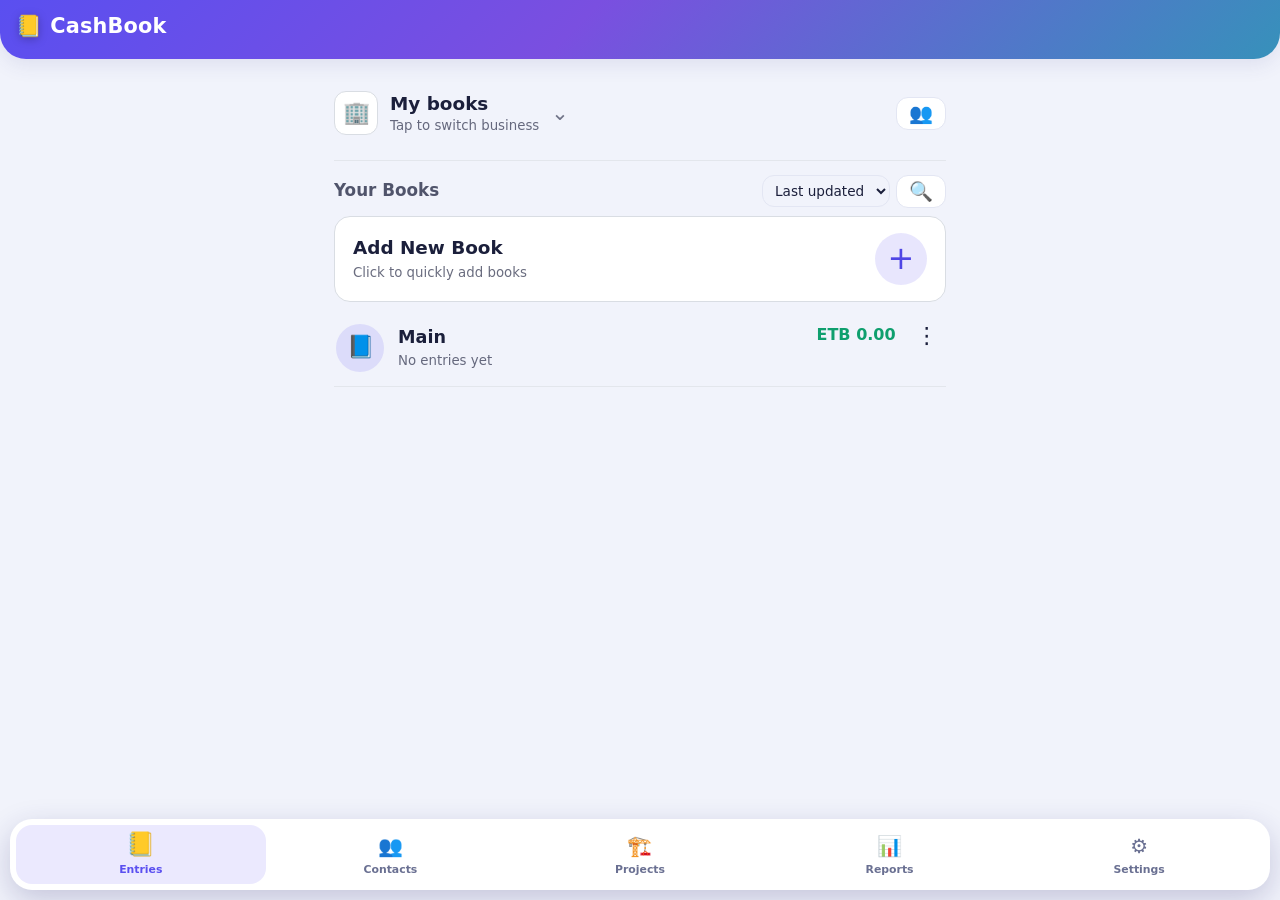
==== web/index.html @ 87cbc81b "v2.11.0: share a project online (view only or can edit) with per-record merging Co-Authored-By: Clau" ====
<!doctype html>
<html lang="en">
<head>
  <meta charset="utf-8">
  <meta name="viewport" content="width=device-width, initial-scale=1">
  <meta name="color-scheme" content="light dark">
  <title>CashBook – Balance &amp; Expense</title>
  <link rel="stylesheet" href="style.css">
</head>
<body>

  <!-- PIN lock -->
  <div id="lock" class="overlay lock">
    <form id="lockForm" class="modal" autocomplete="off">
      <h2 id="lockTitle" data-i18n="enter_pin">Enter PIN</h2>
      <input type="password" id="pinInput" inputmode="numeric" pattern="[0-9]*" maxlength="8" autocomplete="off" aria-label="PIN">
      <p id="lockMsg" class="err" role="alert"></p>
      <button type="submit" class="primary" data-i18n="unlock">Unlock</button>
    </form>
  </div>

  <header class="top">
    <h1>CashBook</h1>
    <div class="bookbar">
      <button type="button" id="syncDot" class="sync" aria-label="Sync" hidden></button>
      <select id="bizSelect" aria-label="Business" hidden></select>
      <select id="bookSelect" aria-label="Book"></select>
      <button type="button" id="bookBtn" class="icon" data-i18n-aria="books" aria-label="Books">⋮</button>
    </div>
  </header>

  <main>
    <!-- ENTRIES -->
    <section id="view-entries" class="view">
      <div id="booksHome">
        <button type="button" id="remindBanner" class="remind" hidden></button>
        <div id="backupBanner" class="bkbanner" hidden></div>
        <div class="bizbar">
          <button type="button" id="bizBar" class="bizcard">
            <span class="bizicon" aria-hidden="true">🏢</span>
            <span class="biztext"><b id="bizName"></b><small data-i18n="tap_switch_biz">Tap to switch business</small></span>
            <span class="chev" aria-hidden="true">⌄</span>
          </button>
          <button type="button" id="staffBtn" class="icon staffbtn" data-i18n-aria="staff" aria-label="Staff">👥</button>
        </div>
        <div class="bookshead">
          <h2 data-i18n="your_books">Your Books</h2>
          <select id="bookSort" class="sortsel" aria-label="Sort"></select>
          <button type="button" id="bookSearchBtn" class="icon" aria-label="Search">🔍</button>
        </div>
        <input type="search" id="bookSearch" data-i18n-ph="search_books" placeholder="Search books" hidden>
        <button type="button" id="addBookCard" class="addcard">
          <span class="addtext"><b data-i18n="add_new_book">Add New Book</b><small data-i18n="add_new_book_sub">Click to quickly add books</small></span>
          <span class="plus" aria-hidden="true">+</span>
        </button>
        <ul id="bookList" class="booklist"></ul>
        <p id="noBooks" class="empty" data-i18n="no_books_found" hidden>No books found.</p>
      </div>

      <div id="bookScreen" hidden>
      <div class="booktitle">
        <button type="button" id="backBooks" class="icon" data-i18n-aria="back" aria-label="Back">←</button>
        <div class="btext"><b id="bookTitle"></b><small id="bookSub"></small></div>
      </div>
      <div class="summary">
        <div class="card balance"><span class="label" data-i18n="balance">Net balance</span><span class="value" id="balance"></span></div>
        <div class="card in"><span class="label" data-i18n="cash_in">Cash in</span><span class="value" id="totalIn"></span></div>
        <div class="card out"><span class="label" data-i18n="cash_out">Cash out</span><span class="value" id="totalOut"></span></div>
      </div>

      <div class="panel">
        <input type="search" id="q" data-i18n-ph="search" placeholder="Search category or remark">
        <div class="row">
          <select id="typeFilter" aria-label="Type">
            <option value="all" data-i18n="all">All</option>
            <option value="in" data-i18n="cash_in">Cash in</option>
            <option value="out" data-i18n="cash_out">Cash out</option>
          </select>
          <button type="button" id="clearFilters" data-i18n="clear_filters">Clear filters</button>
        </div>
        <div class="row">
          <label class="field"><span data-i18n="from">From</span><input type="date" id="fromDate"></label>
          <label class="field"><span data-i18n="to">To</span><input type="date" id="toDate"></label>
        </div>
        <details id="moreFilters" class="more">
          <summary data-i18n="more_filters">More filters</summary>
          <div class="row">
            <select id="contactFilter" aria-label="Contact"></select>
            <select id="modeFilter" aria-label="Payment mode"></select>
          </div>
          <div class="row">
            <select id="byFilter" aria-label="Member"></select>
            <select id="catFilter" aria-label="Category"></select>
          </div>
        </details>
        <p id="filterTotals" class="muted small" hidden></p>
      </div>

      <ul id="list" class="list"></ul>
      <p id="empty" class="empty" data-i18n="no_entries">No entries yet. Tap + to add one.</p>
      </div>
    </section>

    <!-- CONTACTS -->
    <section id="view-contacts" class="view" hidden>
      <div class="panel">
        <input type="search" id="cq" data-i18n-ph="search_contacts" placeholder="Search name or phone">
        <div class="row">
          <select id="ckind" aria-label="Type"></select>
          <button type="button" id="addContact" class="primary" data-i18n="add_contact">Add contact</button>
        </div>
        <button type="button" id="pickContact" class="block" hidden data-i18n="from_phonebook">📱 From phone book</button>
      </div>
      <p id="contactTotals" class="muted small"></p>
      <ul id="contactList" class="list"></ul>
      <p id="contactEmpty" class="empty" data-i18n="no_contacts">No contacts yet.</p>
    </section>

    <!-- PROJECTS -->
    <section id="view-projects" class="view" hidden>
      <div id="remindBox"></div>
      <div id="projList"></div>
      <div id="projDetail" hidden></div>
    </section>

    <!-- REPORTS -->
    <section id="view-reports" class="view" hidden>
      <div class="monthnav">
        <button type="button" id="prevMonth" class="icon" aria-label="Previous">‹</button>
        <strong id="monthLabel"></strong>
        <button type="button" id="nextMonth" class="icon" aria-label="Next">›</button>
      </div>
      <div class="summary">
        <div class="card balance"><span class="label" data-i18n="net">Net</span><span class="value" id="mNet"></span></div>
        <div class="card in"><span class="label" data-i18n="cash_in">Cash in</span><span class="value" id="mIn"></span></div>
        <div class="card out"><span class="label" data-i18n="cash_out">Cash out</span><span class="value" id="mOut"></span></div>
      </div>
      <div class="panel"><h2 data-i18n="by_cat_out">Cash out by category</h2><div id="catOut"></div></div>
      <div class="panel"><h2 data-i18n="by_cat_in">Cash in by category</h2><div id="catIn"></div></div>
      <div class="panel">
        <h2 data-i18n="last6">Last 6 months</h2>
        <div id="chart" class="chart"></div>
        <p class="legend small"><span class="dot in"></span><span data-i18n="cash_in">Cash in</span> &nbsp; <span class="dot out"></span><span data-i18n="cash_out">Cash out</span></p>
      </div>

      <div class="panel" id="exportPanel">
        <h2 data-i18n="export_report">Export report</h2>
        <div class="row">
          <label class="field"><span data-i18n="from">From</span><input type="date" id="rFrom"></label>
          <label class="field"><span data-i18n="to">To</span><input type="date" id="rTo"></label>
        </div>
        <label class="field"><span data-i18n="books">Books</span><select id="rScope"></select></label>
        <div class="row">
          <button type="button" id="rXlsx" class="primary" data-i18n="export_excel">Excel</button>
          <button type="button" id="rPdf" data-i18n="export_pdf">PDF / print</button>
        </div>
      </div>
    </section>

    <!-- SETTINGS -->
    <section id="view-settings" class="view" hidden>
      <div class="panel" id="cloudPanel"></div>

      <div class="panel">
        <label class="field"><span data-i18n="language">Language</span>
          <select id="langSel">
            <option value="en">English</option>
            <option value="om">Afaan Oromoo</option>
            <option value="am">አማርኛ</option>
          </select>
        </label>
        <label class="field"><span data-i18n="currency">Currency</span><select id="curSel"></select></label>
        <label class="field"><span data-i18n="calendar">Calendar</span>
          <select id="calSel">
            <option value="gregorian" data-i18n="cal_gregorian">Gregorian</option>
            <option value="ethiopian" data-i18n="cal_ethiopian">Ethiopian (E.C.)</option>
          </select>
        </label>
        <p class="muted small" data-i18n="cal_note">Dates are stored in the Gregorian calendar.</p>
        <label class="field"><span data-i18n="theme">Theme</span>
          <select id="themeSel">
            <option value="system" data-i18n="theme_system">System</option>
            <option value="light" data-i18n="theme_light">Light</option>
            <option value="dark" data-i18n="theme_dark">Dark</option>
          </select>
        </label>
      </div>

      <div class="panel">
        <h2 data-i18n="security">Security</h2>
        <p class="muted small"><span data-i18n="pin_lock">PIN lock</span>: <strong id="pinStatus"></strong></p>
        <div class="row">
          <button type="button" id="setPinBtn"></button>
          <button type="button" id="removePinBtn" class="danger" data-i18n="remove_pin">Remove PIN</button>
        </div>
        <p class="muted small" data-i18n="pin_note">The PIN is a simple lock for casual privacy.</p>
      </div>

      <div class="panel" id="bizPanel"></div>

      <button type="button" id="aboutBtn" class="block"><span aria-hidden="true">ℹ️</span> <span data-i18n="about">About</span></button>

      <div class="panel">
        <h2 data-i18n="data">Data</h2>
        <p id="backupState" class="muted small"></p>
        <button type="button" id="backupBtn" class="block primary" data-i18n="backup">Backup all data</button>
        <button type="button" id="restoreBtn" class="block" data-i18n="restore">Restore from file</button>
        <button type="button" id="prerestoreBtn" class="block" data-i18n="prerestore" hidden>Undo last restore</button>
        <button type="button" id="trashBtn" class="block">Recently deleted</button>
        <input type="file" id="boqFile" accept=".xlsx,.csv,application/vnd.openxmlformats-officedocument.spreadsheetml.sheet,text/csv,text/plain" hidden>
        <input type="file" id="restoreFile" accept=".json,.csv,application/json,text/csv,text/plain" hidden>
        <button type="button" id="exportBtn" class="block" data-i18n="export_csv">Export this book (CSV)</button>
        <button type="button" id="clearBtn" class="block danger" data-i18n="clear_book">Clear this book</button>
        <p class="muted small" data-i18n="about_note">Data stays on this device. Back it up regularly.</p>
        <p class="muted small" data-i18n="photos_note">Photos are stored on this device and are not inside the normal backup. Back them up here.</p>
      </div>
    </section>
  </main>

  <button type="button" id="fab" class="fab" aria-label="Add entry">+</button>

  <nav class="tabs">
    <button type="button" data-view="entries" class="active"><span>📒</span><b data-i18n="entries">Entries</b></button>
    <button type="button" data-view="contacts"><span>👥</span><b data-i18n="contacts">Contacts</b></button>
    <button type="button" data-view="projects"><span>🏗️</span><b data-i18n="projects">Projects</b></button>
    <button type="button" data-view="reports"><span>📊</span><b data-i18n="reports">Reports</b></button>
    <button type="button" data-view="settings"><span>⚙️</span><b data-i18n="settings">Settings</b></button>
  </nav>

  <!-- Entry add / edit -->
  <div id="entryModal" class="overlay">
    <form id="entryForm" class="modal" autocomplete="off">
      <h2 id="entryTitle"></h2>
      <div class="toggle" role="radiogroup">
        <label><input type="radio" name="type" value="in" checked><span data-i18n="cash_in">Cash in</span></label>
        <label><input type="radio" name="type" value="out"><span data-i18n="cash_out">Cash out</span></label>
      </div>
      <input type="number" id="amount" data-i18n-ph="amount" placeholder="Amount" min="0.01" step="0.01" inputmode="decimal" required>
      <input type="date" id="date" required>
      <input type="text" id="category" list="catList" data-i18n-ph="category" placeholder="Category" maxlength="40">
      <datalist id="catList"></datalist>
      <select id="contactSel" aria-label="Contact"></select>
      <div class="row">
        <select id="modeSel" aria-label="Payment mode"></select>
        <input type="text" id="by" list="byList" data-i18n-ph="member" placeholder="Member" maxlength="40">
        <datalist id="byList"></datalist>
      </div>
      <input type="text" id="note" data-i18n-ph="remark" placeholder="Remark (optional)" maxlength="80">
      <div id="entryPhotos"></div>
      <div id="entryProject" class="stack" hidden>
        <label class="field"><span data-i18n="cost_code">Cost code</span><select id="codeSel"></select></label>
        <input type="text" id="party" list="partyList" data-i18n-ph="payee" placeholder="Payee / supplier" maxlength="60">
        <datalist id="partyList"></datalist>
        <label class="field"><span id="linkLabel"></span><select id="linkSel"></select></label>
      </div>
      <div class="row">
        <button type="button" id="cancelEntry" data-i18n="cancel">Cancel</button>
        <button type="submit" class="primary" data-i18n="save">Save</button>
      </div>
      <button type="button" id="deleteEntry" class="danger block" data-i18n="delete">Delete</button>
    </form>
  </div>

  <!-- Books -->
  <div id="bookModal" class="overlay">
    <div class="modal">
      <h2 data-i18n="books">Books</h2>
      <input type="text" id="bookName" data-i18n-ph="book_name" placeholder="Book name" maxlength="40">
      <label class="field"><span data-i18n="project">Project</span><select id="bookProject"></select></label>
      <label class="field" id="bookBizField"><span data-i18n="business">Business</span><select id="bookBiz"></select></label>
      <button type="button" id="newBook" class="primary block" data-i18n="new_book">New book</button>
      <button type="button" id="renameBook" class="block" data-i18n="rename_book">Rename</button>
      <button type="button" id="deleteBook" class="block danger" data-i18n="delete_book">Delete book</button>
      <button type="button" id="closeBook" class="block" data-i18n="close">Close</button>
    </div>
  </div>

  <!-- About -->
  <div id="aboutModal" class="overlay">
    <div class="modal about">
      <div class="aboutlogo">📒</div>
      <h2>CashBook – Balance &amp; Expense</h2>
      <p class="muted small" data-i18n="about_desc">Cash books, projects, bills of quantities and payment certificates for contractors.</p>
      <dl class="aboutlist">
        <div><dt data-i18n="app_version">Version</dt><dd id="aboutVersion"></dd></div>
        <div><dt data-i18n="created_by">Created by</dt><dd>Nuh Ahmed</dd></div>
        <div><dt data-i18n="email">Email</dt><dd><a href="mailto:nhahmed040@gmail.com">nhahmed040@gmail.com</a></dd></div>
        <div><dt data-i18n="phone">Phone</dt><dd><a href="tel:+251912118081">+251912118081</a></dd></div>
      </dl>
      <details class="aboutsec" open>
        <summary data-i18n="about_new_title">What’s new</summary>
        <ul>
          <li data-i18n="about_new_9">Share a whole project: view only or can edit</li>
          <li data-i18n="about_new_8">One backup file with data and photos, a 7-day backup reminder, and Recently deleted (30 days, with Undo)</li>
          <li data-i18n="about_new_1">Summary lines and group titles in the BoQ build the Summary sheet</li>
          <li data-i18n="about_new_2">Variation Order per certificate with its own Excel sheet</li>
          <li data-i18n="about_new_3">Due from client counts tax once receipts are entered</li>
          <li data-i18n="about_new_4">Contractor name from project details on every sheet and printout</li>
          <li data-i18n="about_new_5">Confirmation before anything that cannot be undone</li>
        </ul>
      </details>
      <details class="aboutsec">
        <summary data-i18n="about_help_title">How to</summary>
        <ul>
          <li data-i18n="about_help_1">Certificate: Projects → Client → ➕. Work before VAT + VAT − retention − advance repayment − penalty = net pay. Withholding and VAT withheld come off after it.</li>
          <li data-i18n="about_help_2">Variation orders: when executed BoQ quantity goes over the contract quantity, the excess is shown as Variation order 1, 2, … on the certificate. For extra work not in the BoQ tap “Extra items”.</li>
          <li data-i18n="about_help_3">BoQ: the ⋯ on a row inserts items or summary rows above or below, and moves rows. A summary row adds up the rows above it back to the previous one.</li>
          <li data-i18n="about_help_4">Share a book: Entries → ⋮ on a book → Share with people. Sign in under Settings → Online sync first.</li>
          <li data-i18n="about_help_5">Excel and PDF: certificate and Summary BOQ buttons are in Projects; the report export is in Reports.</li>
        </ul>
      </details>
      <p class="muted small" data-i18n="about_privacy">Your data stays on this phone. It goes online only if you sign in to Online sync.</p>
      <button type="button" id="aboutBackup" class="block" data-i18n="backup">Backup all data</button>
      <button type="button" id="closeAbout" class="primary block" data-i18n="close">Close</button>
    </div>
  </div>

  <!-- PIN setup -->
  <div id="pinModal" class="overlay">
    <form id="pinForm" class="modal" autocomplete="off">
      <h2 data-i18n="pin_lock">PIN lock</h2>
      <input type="password" id="pin1" inputmode="numeric" pattern="[0-9]*" maxlength="8" data-i18n-ph="new_pin" placeholder="New PIN (4–8 digits)">
      <input type="password" id="pin2" inputmode="numeric" pattern="[0-9]*" maxlength="8" data-i18n-ph="confirm_pin" placeholder="Confirm PIN">
      <p id="pinErr" class="err" role="alert"></p>
      <div class="row">
        <button type="button" id="cancelPin" data-i18n="cancel">Cancel</button>
        <button type="submit" class="primary" data-i18n="save">Save</button>
      </div>
    </form>
  </div>

  <!-- Generic form (projects, bills, certificates, workers, payments) -->
  <div id="formModal" class="overlay">
    <form id="formForm" class="modal" autocomplete="off">
      <h2 id="formTitle"></h2>
      <div id="formBody" class="stack"></div>
      <p id="formErr" class="err" role="alert"></p>
      <div class="row">
        <button type="button" id="formCancel" data-i18n="cancel">Cancel</button>
        <button type="submit" class="primary" id="formSubmit" data-i18n="save">Save</button>
      </div>
      <button type="button" id="formDelete" class="danger block" data-i18n="delete">Delete</button>
    </form>
  </div>

  <!-- Photo viewer -->
  <div id="photoView" class="overlay viewer">
    <div class="viewbox">
      <img id="photoImg" alt="">
      <p id="photoMeta" class="muted small"></p>
      <div class="row">
        <button type="button" id="photoRemove" class="danger" data-i18n="remove_photo">Remove photo</button>
        <button type="button" id="photoClose" class="primary" data-i18n="close">Close</button>
      </div>
    </div>
  </div>

  <div id="toast" class="toast" role="status"></div>

  <script src="logic.js"></script>
  <script src="i18n.js"></script>
  <script src="i18n-projects.js"></script>
  <script src="i18n-more.js"></script>
  <script src="i18n-contacts.js"></script>
  <script src="print.js"></script>
  <script src="xlsx.js"></script>
  <script src="xlsxread.js"></script>
  <script src="excel.js"></script>
  <script src="photos.js"></script>
  <script src="calendar.js"></script>
  <script src="sync.js"></script>
  <script src="cloud-config.js"></script>
  <script src="app.js"></script>
</body>
</html>
---- web/style.css ----
:root {
  --bg: #f4f6f8;
  --surface: #ffffff;
  --text: #1c2430;
  --muted: #6b7684;
  --border: #dde2e8;
  --in: #1a8f4e;
  --out: #d6402f;
  --accent: #2455d6;
  --on-accent: #ffffff;
  --overlay: rgba(10, 16, 28, .55);
}
:root[data-theme="dark"] {
  --bg: #11151c;
  --surface: #1b2230;
  --text: #e8ecf2;
  --muted: #98a3b3;
  --border: #2d3748;
  --in: #3ecf7e;
  --out: #ff6b5b;
  --accent: #6c93ff;
  --on-accent: #0b1020;
  --overlay: rgba(0, 0, 0, .7);
  color-scheme: dark;
}

* { box-sizing: border-box; }
[hidden] { display: none !important; }

body {
  margin: 0;
  background: var(--bg);
  color: var(--text);
  font-family: system-ui, -apple-system, "Segoe UI", Roboto, "Noto Sans Ethiopic", sans-serif;
  line-height: 1.4;
  -webkit-tap-highlight-color: transparent;
}

.top {
  position: sticky;
  top: 0;
  z-index: 5;
  display: flex;
  align-items: center;
  justify-content: space-between;
  gap: 8px;
  padding: 10px 14px;
  background: var(--surface);
  border-bottom: 1px solid var(--border);
}
.top h1 { margin: 0; font-size: 1.25rem; }
.bookbar { display: flex; gap: 6px; align-items: center; min-width: 0; }
.bookbar select { max-width: 48vw; }

main { max-width: 640px; margin: 0 auto; padding: 14px 14px 150px; }

.summary { display: grid; grid-template-columns: 1fr 1fr; gap: 10px; margin-bottom: 14px; }
.card { background: var(--surface); border: 1px solid var(--border); border-radius: 12px; padding: 12px 14px; display: flex; flex-direction: column; min-width: 0; }
.card.balance { grid-column: 1 / -1; }
.label { font-size: .8rem; color: var(--muted); }
.value { font-size: 1.25rem; font-weight: 700; overflow-wrap: anywhere; }
.card.balance .value { font-size: 1.8rem; }
.card.in .value { color: var(--in); }
.card.out .value { color: var(--out); }

.panel { background: var(--surface); border: 1px solid var(--border); border-radius: 12px; padding: 14px; margin-bottom: 14px; display: flex; flex-direction: column; gap: 10px; }
.panel h2 { margin: 0; font-size: 1.05rem; }

.row { display: flex; gap: 10px; }
.row > * { flex: 1; min-width: 0; }
.field { display: flex; flex-direction: column; gap: 4px; font-size: .85rem; color: var(--muted); }

input[type="number"], input[type="date"], input[type="text"], input[type="search"], input[type="password"], select {
  width: 100%;
  padding: 10px;
  font: inherit;
  border: 1px solid var(--border);
  border-radius: 8px;
  background: var(--bg);
  color: var(--text);
}
input:focus-visible, select:focus-visible, button:focus-visible { outline: 2px solid var(--accent); outline-offset: 2px; }

button {
  font: inherit;
  padding: 10px 12px;
  border: 1px solid var(--border);
  border-radius: 8px;
  background: var(--surface);
  color: var(--text);
  cursor: pointer;
}
button.primary { background: var(--accent); border-color: var(--accent); color: var(--on-accent); font-weight: 600; }
button.danger { color: var(--out); }
button.block { width: 100%; }
button.icon { padding: 6px 12px; font-size: 1.2rem; line-height: 1; }

.muted { color: var(--muted); }
.small { font-size: .85rem; margin: 0; }
.err { color: var(--out); margin: 0; min-height: 1.2em; font-size: .9rem; }

.list { list-style: none; margin: 0; padding: 0; background: var(--surface); border: 1px solid var(--border); border-radius: 12px; }
.list:empty { display: none; }
.item { display: flex; justify-content: space-between; align-items: center; gap: 10px; padding: 12px 14px; border-top: 1px solid var(--border); cursor: pointer; }
.item:first-child { border-top: 0; }
.item:active { background: var(--bg); }
.meta { min-width: 0; }
.title { font-weight: 600; overflow-wrap: anywhere; }
.detail { font-size: .8rem; color: var(--muted); overflow-wrap: anywhere; }
.amt { font-weight: 700; white-space: nowrap; }
.amt.in { color: var(--in); }
.amt.out { color: var(--out); }
.empty { color: var(--muted); text-align: center; margin: 14px 0; }

/* reports */
.monthnav { display: flex; align-items: center; justify-content: space-between; margin-bottom: 12px; }
.monthnav strong { font-size: 1.1rem; }
.bar-row { display: flex; flex-direction: column; gap: 3px; margin-bottom: 8px; }
.bar-top { display: flex; justify-content: space-between; gap: 8px; font-size: .9rem; }
.bar-top span:first-child { overflow-wrap: anywhere; }
.bar { height: 8px; border-radius: 4px; background: var(--bg); overflow: hidden; }
.bar > i { display: block; height: 100%; border-radius: 4px; }
.bar.in > i { background: var(--in); }
.bar.out > i { background: var(--out); }

.chart { display: flex; align-items: flex-end; gap: 6px; height: 150px; padding-top: 8px; }
.col { flex: 1; display: flex; flex-direction: column; align-items: center; justify-content: flex-end; height: 100%; min-width: 0; }
.pair { display: flex; align-items: flex-end; gap: 2px; height: calc(100% - 20px); width: 100%; justify-content: center; }
.pair i { display: block; width: 40%; max-width: 18px; border-radius: 3px 3px 0 0; min-height: 2px; }
.pair i.in { background: var(--in); }
.pair i.out { background: var(--out); }
.col small { margin-top: 4px; font-size: .7rem; color: var(--muted); }
.legend { display: flex; align-items: center; gap: 4px; color: var(--muted); }
.dot { width: 10px; height: 10px; border-radius: 50%; display: inline-block; }
.dot.in { background: var(--in); }
.dot.out { background: var(--out); }

/* nav + fab */
.tabs { position: fixed; left: 0; right: 0; bottom: 0; z-index: 6; display: flex; background: var(--surface); border-top: 1px solid var(--border); padding-bottom: env(safe-area-inset-bottom); }
.tabs button { flex: 1; border: 0; border-radius: 0; background: transparent; display: flex; flex-direction: column; align-items: center; gap: 2px; padding: 8px 4px; color: var(--muted); }
.tabs button b { font-size: .75rem; font-weight: 600; }
.tabs button.active { color: var(--accent); }
.fab { position: fixed; right: 18px; bottom: 76px; z-index: 6; width: 56px; height: 56px; border-radius: 50%; border: 0; background: var(--accent); color: var(--on-accent); font-size: 2rem; line-height: 1; padding: 0; box-shadow: 0 4px 12px rgba(0, 0, 0, .3); }
body.view-settings .fab, body.view-reports .fab { display: none; }

/* modals */
.overlay { position: fixed; inset: 0; z-index: 20; background: var(--overlay); display: none; align-items: flex-end; justify-content: center; }
.overlay.open { display: flex; }
.modal { width: 100%; max-width: 520px; max-height: 92vh; overflow-y: auto; background: var(--surface); border-radius: 16px 16px 0 0; padding: 16px; display: flex; flex-direction: column; gap: 10px; }
.modal h2 { margin: 0; font-size: 1.15rem; }
.lock { z-index: 30; align-items: center; background: var(--bg); }
.lock .modal { border-radius: 16px; border: 1px solid var(--border); margin: 16px; }

.toggle { display: flex; gap: 8px; }
.toggle label { flex: 1; position: relative; }
.toggle input { position: absolute; opacity: 0; inset: 0; }
.toggle span { display: block; text-align: center; padding: 10px; border: 1px solid var(--border); border-radius: 8px; font-weight: 600; }
.toggle input[value="in"]:checked + span { background: var(--in); border-color: var(--in); color: #fff; }
.toggle input[value="out"]:checked + span { background: var(--out); border-color: var(--out); color: #fff; }
.toggle input:focus-visible + span { outline: 2px solid var(--accent); outline-offset: 2px; }

.toast { position: fixed; left: 50%; bottom: 90px; transform: translateX(-50%); z-index: 40; max-width: 90vw; background: #222a38; color: #fff; padding: 10px 16px; border-radius: 20px; font-size: .9rem; opacity: 0; pointer-events: none; transition: opacity .2s; text-align: center; }
.toast.show { opacity: 1; }

/* ---- projects ---- */
.stack { display: flex; flex-direction: column; gap: 10px; }
.btnrow { display: flex; flex-wrap: wrap; gap: 8px; }
.btnrow > button { flex: 1 1 auto; }
.seg { display: flex; gap: 6px; overflow-x: auto; margin: 0 -14px 14px; padding: 0 14px 4px; scrollbar-width: none; }
.seg::-webkit-scrollbar { display: none; }
.seg button { flex: 0 0 auto; border-radius: 20px; padding: 8px 14px; font-size: .9rem; }
.seg button.active { background: var(--accent); border-color: var(--accent); color: var(--on-accent); font-weight: 600; }
.pcard { background: var(--surface); border: 1px solid var(--border); border-radius: 12px; padding: 14px; margin-bottom: 12px; display: flex; flex-direction: column; gap: 8px; cursor: pointer; }
.pcard:active { background: var(--bg); }
.pcard h3, .sub h3 { margin: 0; font-size: 1.05rem; overflow-wrap: anywhere; }
.pcard .kvrow { cursor: inherit; }
.kvrow { display: flex; justify-content: space-between; align-items: baseline; gap: 10px; font-size: .92rem; }
.kvrow span:first-child { color: var(--muted); }
.kvrow b { text-align: right; overflow-wrap: anywhere; }
.kvrow b.pos { color: var(--in); }
.kvrow b.neg { color: var(--out); }
.kvrow.total { border-top: 1px solid var(--border); padding-top: 6px; font-size: 1rem; }
.warn { background: rgba(214, 64, 47, .12); border: 1px solid var(--out); color: var(--out); border-radius: 10px; padding: 10px 12px; font-weight: 600; }
.backlink { align-self: flex-start; padding: 6px 12px; margin-bottom: 8px; }
.sub { display: flex; flex-direction: column; gap: 6px; }
.sub .head { display: flex; justify-content: space-between; align-items: center; gap: 8px; }
.pay { font-size: .82rem; color: var(--muted); display: flex; justify-content: space-between; align-items: center; gap: 8px; }
.pay button { padding: 2px 8px; font-size: .85rem; }
.attrow { display: flex; align-items: center; justify-content: space-between; gap: 10px; padding: 8px 0; border-top: 1px solid var(--border); }
.attrow:first-of-type { border-top: 0; }
.attrow input { width: 88px; text-align: center; }
.attrow .meta { flex: 1; }
.paidmark { color: var(--in); font-weight: 700; }
.note { color: var(--muted); font-size: .88rem; margin: 0; }
.panel h3 { margin: 0; font-size: 1.05rem; overflow-wrap: anywhere; }

/* ---- photos, BoQ ---- */
.photostrip { display: flex; flex-wrap: wrap; gap: 8px; align-items: center; }
.photostrip .thumb { width: 64px; height: 64px; padding: 0; border-radius: 8px; overflow: hidden; border: 1px solid var(--border); background: var(--bg); display: flex; align-items: center; justify-content: center; font-size: 1.4rem; }
.photostrip .thumb img { width: 100%; height: 100%; object-fit: cover; display: block; }
.photostrip .addphoto { height: 64px; padding: 0 14px; }
.photolabel { font-size: .85rem; color: var(--muted); margin-bottom: 4px; display: block; }
.viewer { z-index: 35; align-items: center; background: rgba(0, 0, 0, .88); }
.viewbox { width: 100%; max-width: 560px; max-height: 96vh; padding: 12px; display: flex; flex-direction: column; gap: 10px; }
.viewbox img { max-width: 100%; max-height: 72vh; object-fit: contain; border-radius: 8px; align-self: center; background: #000; }
.viewbox .muted { color: #cbd3df; text-align: center; }
.boqrow { display: flex; flex-direction: column; gap: 6px; padding: 10px 0; border-top: 1px solid var(--border); }
.boqrow:first-of-type { border-top: 0; }
.boqrow.heading { font-weight: 700; background: var(--bg); margin: 0 -14px; padding: 8px 14px; }
.boqtop { display: flex; justify-content: space-between; gap: 10px; cursor: pointer; }
.boqtop .title { font-weight: 600; overflow-wrap: anywhere; }
.boqdone { display: flex; align-items: center; gap: 8px; }
.boqdone input { width: 96px; text-align: center; }
.boqdone .bar { flex: 1; }
.boqdone small { min-width: 44px; text-align: right; color: var(--muted); }
.overqty { color: var(--out); font-size: .8rem; }

/* ---- Ethiopian date picker (three selects) ---- */
.vh { position: absolute !important; width: 1px; height: 1px; opacity: 0; pointer-events: none; overflow: hidden; }
.ethdate { display: flex; gap: 6px; }
.ethdate select { padding: 10px 4px; min-width: 0; }
.ethdate select:nth-child(1) { flex: 0 0 64px; }
.ethdate select:nth-child(2) { flex: 1 1 auto; }
.ethdate select:nth-child(3) { flex: 0 0 84px; }

/* keep the Ethiopian date pickers inside the screen */
.field, .ethdate { position: relative; min-width: 0; max-width: 100%; }
.vh { left: 0; top: 0; }
.row:has(.ethdate) { flex-direction: column; }
.ethdate select { font-size: .95rem; }

/* online backup / shared books */
body.view-entries .fab.vo { display: none; }
#cloudPanel textarea { width: 100%; min-height: 120px; font: .75rem/1.3 monospace; }
#cloudPanel .member { display: flex; gap: 8px; align-items: center; }
#cloudPanel .member span { flex: 1; min-width: 0; overflow-wrap: anywhere; font-size: .9rem; }
#cloudPanel .member select { flex: 0 0 auto; }
#cloudPanel .code { font-weight: 700; letter-spacing: .5px; }

/* =====================================================================
   v1.7 look: colourful, rounded, animated
   ===================================================================== */
:root {
  --bg: #f1f3fb;
  --surface: #ffffff;
  --text: #1b1f3b;
  --muted: #6a7092;
  --border: #e3e6f3;
  --in: #0f9f6e;
  --out: #e5484d;
  --accent: #5a4ff0;
  --accent2: #12b5a6;
  --accent-soft: rgba(90, 79, 240, .12);
  --in-soft: rgba(15, 159, 110, .13);
  --out-soft: rgba(229, 72, 77, .12);
  --on-accent: #ffffff;
  --grad: linear-gradient(135deg, #5a4ff0 0%, #7a4fe0 45%, #12b5a6 130%);
  --shadow: 0 6px 20px rgba(60, 55, 140, .10);
  --shadow-sm: 0 2px 8px rgba(60, 55, 140, .08);
  --radius: 18px;
}
:root[data-theme="dark"] {
  --bg: #0e1020;
  --surface: #181c33;
  --text: #eceefb;
  --muted: #9aa1c7;
  --border: #272c4a;
  --in: #3ddc9a;
  --out: #ff7378;
  --accent: #8c82ff;
  --accent2: #2dd4c4;
  --accent-soft: rgba(140, 130, 255, .18);
  --in-soft: rgba(61, 220, 154, .15);
  --out-soft: rgba(255, 115, 120, .15);
  --on-accent: #0e1020;
  --grad: linear-gradient(135deg, #4a40d8 0%, #6a3fd0 50%, #0e9a8d 130%);
  --shadow: 0 8px 24px rgba(0, 0, 0, .45);
  --shadow-sm: 0 2px 10px rgba(0, 0, 0, .35);
}

@keyframes rise { from { opacity: 0; transform: translateY(10px); } to { opacity: 1; transform: none; } }
@keyframes fadein { from { opacity: 0; } to { opacity: 1; } }
@keyframes sheet { from { transform: translateY(12px); opacity: 0; } to { transform: none; opacity: 1; } }
@keyframes pop { 0% { transform: scale(1); } 35% { transform: scale(1.07); } 100% { transform: scale(1); } }
@keyframes growx { from { transform: scaleX(0); } to { transform: scaleX(1); } }
@keyframes growy { from { transform: scaleY(0); } to { transform: scaleY(1); } }
@keyframes spin { to { transform: rotate(360deg); } }
@keyframes glow { 0%, 100% { box-shadow: 0 8px 22px rgba(90, 79, 240, .45); } 50% { box-shadow: 0 8px 30px rgba(18, 181, 166, .6); } }

body { background: var(--bg); }
main { padding-top: 16px; animation: fadein .25s ease both; }
.view:not([hidden]) { animation: rise .28s ease both; }

/* header */
.top { background: var(--grad); border: 0; color: #fff; padding: 12px 16px 18px; border-radius: 0 0 26px 26px; box-shadow: var(--shadow); }
.top h1 { font-size: 1.3rem; letter-spacing: .2px; display: flex; align-items: center; gap: 8px; }
.top h1::before { content: "\1F4D2"; font-size: 1.3rem; filter: drop-shadow(0 2px 4px rgba(0, 0, 0, .25)); }
.bookbar select { background: rgba(255, 255, 255, .2); color: #fff; border: 1px solid rgba(255, 255, 255, .35); border-radius: 999px; padding: 8px 12px; font-weight: 600; backdrop-filter: blur(6px); }
.bookbar select option { color: #1b1f3b; }
.bookbar button.icon { background: rgba(255, 255, 255, .2); color: #fff; border: 1px solid rgba(255, 255, 255, .35); border-radius: 50%; width: 38px; height: 38px; padding: 0; }
.sync { width: 12px; height: 12px; border-radius: 50%; background: transparent; border: 2px solid transparent; flex: 0 0 auto; padding: 0; }
.sync.ok { background: #6ee7b7; border-color: rgba(255, 255, 255, .8); }
.sync.busy { border-color: #fff; border-top-color: transparent; animation: spin .7s linear infinite; }
.sync.err { background: #fca5a5; border-color: rgba(255, 255, 255, .8); }

/* summary: hero + two tinted cards */
.summary { gap: 12px; margin-top: -4px; }
.card { border: 0; border-radius: var(--radius); box-shadow: var(--shadow-sm); padding: 14px 16px; position: relative; overflow: hidden; }
.card.balance { background: var(--grad); color: #fff; box-shadow: var(--shadow); padding: 18px 20px; }
.card.balance .label { color: rgba(255, 255, 255, .85); font-weight: 600; letter-spacing: .3px; }
.card.balance .value { font-size: 2.1rem; color: #fff; letter-spacing: -.5px; }
.card.balance::after { content: ""; position: absolute; right: -30px; top: -40px; width: 130px; height: 130px; border-radius: 50%; background: rgba(255, 255, 255, .14); }
.card.in { background: var(--in-soft); }
.card.out { background: var(--out-soft); }
.card.in .label::before { content: "\2193 "; font-weight: 800; color: var(--in); }
.card.out .label::before { content: "\2191 "; font-weight: 800; color: var(--out); }
.value.bump { animation: pop .45s ease; }

/* panels, inputs, buttons */
.panel { border: 0; border-radius: var(--radius); box-shadow: var(--shadow-sm); padding: 16px; }
.panel h2 { font-size: 1.05rem; display: flex; align-items: center; gap: 8px; }
.panel h2::before { content: ""; width: 4px; height: 1em; border-radius: 2px; background: var(--grad); }
input[type="number"], input[type="date"], input[type="text"], input[type="search"], input[type="password"], input[type="email"], input[type="url"], input[type="tel"], select, textarea {
  border: 1.5px solid var(--border); border-radius: 12px; padding: 11px 12px; background: var(--bg); transition: border-color .15s, box-shadow .15s, background .15s;
}
input[type="email"], input[type="url"], input[type="tel"] { width: 100%; font: inherit; color: var(--text); }
input:focus, select:focus { outline: 0; border-color: var(--accent); box-shadow: 0 0 0 4px var(--accent-soft); background: var(--surface); }
input[type="search"] { padding-left: 38px; background: var(--bg) url("data:image/svg+xml;utf8,<svg xmlns='http://www.w3.org/2000/svg' width='18' height='18' viewBox='0 0 24 24' fill='none' stroke='%238a90b3' stroke-width='2.4' stroke-linecap='round'><circle cx='11' cy='11' r='7'/><path d='M20 20l-3.5-3.5'/></svg>") no-repeat 12px center; }
button { border: 1.5px solid var(--border); border-radius: 12px; padding: 11px 14px; transition: transform .12s, box-shadow .15s, background .15s, opacity .15s; }
button:active { transform: scale(.96); }
button.primary { background: var(--grad); border: 0; color: #fff; box-shadow: 0 6px 16px rgba(90, 79, 240, .32); }
button.primary:active { box-shadow: 0 2px 6px rgba(90, 79, 240, .3); }
button.danger { color: var(--out); border-color: var(--out-soft); background: var(--out-soft); }
button.icon { border-radius: 12px; }

/* entries list */
.list { background: transparent; border: 0; border-radius: 0; display: flex; flex-direction: column; gap: 8px; }
.dayhead { list-style: none; display: flex; justify-content: space-between; align-items: center; gap: 8px; margin: 10px 4px 0; font-size: .8rem; font-weight: 700; letter-spacing: .3px; color: var(--muted); text-transform: uppercase; animation: rise .3s ease both; }
.dayhead:first-child { margin-top: 2px; }
.dayhead .chip { background: var(--accent-soft); color: var(--accent); border-radius: 999px; padding: 2px 8px; font-size: .7rem; margin-left: 6px; text-transform: none; }
.dayhead .dnet { font-weight: 600; text-transform: none; }
.item { border: 0; border-radius: 16px; background: var(--surface); box-shadow: var(--shadow-sm); padding: 12px 14px; gap: 12px; justify-content: flex-start; transition: transform .12s, box-shadow .15s; animation: rise .32s ease both; }
.item:first-child { border-top: 0; }
.item:active { transform: scale(.985); background: var(--surface); box-shadow: none; }
.item .meta { flex: 1; }
.item .amt { margin-left: auto; font-size: 1.02rem; }
.ico { flex: 0 0 auto; width: 40px; height: 40px; border-radius: 14px; display: flex; align-items: center; justify-content: center; font-weight: 800; font-size: 1.15rem; }
.ico.in { background: var(--in-soft); color: var(--in); }
.ico.out { background: var(--out-soft); color: var(--out); }
.item:nth-child(2) { animation-delay: .03s; } .item:nth-child(3) { animation-delay: .06s; } .item:nth-child(4) { animation-delay: .09s; }
.item:nth-child(5) { animation-delay: .12s; } .item:nth-child(6) { animation-delay: .15s; } .item:nth-child(n+7) { animation-delay: .18s; }
.empty { padding: 28px 10px; font-size: .95rem; }
.empty::before { content: "\1F4D2"; display: block; font-size: 2.4rem; margin-bottom: 6px; animation: pop 1.8s ease infinite; }

/* reports */
.bar { height: 10px; border-radius: 6px; }
.bar > i { transform-origin: left; animation: growx .6s ease both; }
.bar.in > i { background: linear-gradient(90deg, var(--in), var(--accent2)); }
.bar.out > i { background: linear-gradient(90deg, var(--out), #ff9f6a); }
.pair i { transform-origin: bottom; animation: growy .6s ease both; border-radius: 6px 6px 0 0; }
.pair i.in { background: linear-gradient(0deg, var(--accent2), var(--in)); }
.pair i.out { background: linear-gradient(0deg, #ff9f6a, var(--out)); }
.monthnav { background: var(--surface); border-radius: var(--radius); padding: 6px; box-shadow: var(--shadow-sm); }

/* bottom navigation: floating pill */
.tabs { left: 10px; right: 10px; bottom: calc(10px + env(safe-area-inset-bottom)); border: 0; border-radius: 22px; padding: 6px; background: var(--surface); box-shadow: 0 10px 30px rgba(40, 35, 110, .22); }
:root[data-theme="dark"] .tabs { box-shadow: 0 10px 30px rgba(0, 0, 0, .6); }
.tabs button { border-radius: 16px; padding: 7px 4px; transition: background .2s, color .2s, transform .15s; }
.tabs button span { font-size: 1.25rem; transition: transform .2s; }
.tabs button.active { background: var(--accent-soft); color: var(--accent); }
.tabs button.active span { transform: translateY(-2px) scale(1.18); }
main { padding-bottom: 170px; }
.fab { bottom: 92px; right: 20px; width: 60px; height: 60px; background: var(--grad); color: #fff; box-shadow: 0 8px 22px rgba(90, 79, 240, .45); animation: glow 3s ease-in-out infinite; transition: transform .15s; }
.fab:active { transform: scale(.9) rotate(90deg); }
.toast { bottom: 112px; background: #1b1f3b; border-radius: 16px; transform: translate(-50%, 12px); transition: opacity .25s, transform .25s; box-shadow: var(--shadow); }
.toast.show { transform: translate(-50%, 0); }

/* sheets */
.overlay.open { animation: fadein .2s ease both; }
.modal { border-radius: 26px 26px 0 0; padding: 20px 18px calc(18px + env(safe-area-inset-bottom)); box-shadow: 0 -10px 40px rgba(0, 0, 0, .25); }
.overlay.open .modal { animation: sheet .18s ease-out both; }
.modal::before { content: ""; width: 42px; height: 5px; border-radius: 3px; background: var(--border); align-self: center; margin: -8px 0 4px; }
.lock { background: var(--grad); }
.lock .modal { border-radius: 26px; border: 0; }
.lock .modal::before { display: none; }

/* toggles, segments */
.toggle { background: var(--bg); border-radius: 14px; padding: 4px; gap: 4px; }
.toggle span { border: 0; border-radius: 11px; transition: background .2s, color .2s; }
.seg button { border-radius: 999px; }
.seg button.active, .seg button.on { background: var(--grad); border: 0; color: #fff; box-shadow: 0 4px 12px rgba(90, 79, 240, .3); }
#cloudPanel .seg { margin: 0; padding: 0; background: var(--bg); border-radius: 999px; padding: 4px; }
#cloudPanel .seg button { flex: 1; border: 0; background: transparent; }

/* projects */
.pcard { border: 0; border-radius: var(--radius); box-shadow: var(--shadow-sm); border-left: 5px solid var(--accent); transition: transform .12s; animation: rise .3s ease both; }
.pcard:active { transform: scale(.985); background: var(--surface); }
.boqrow.heading { background: var(--accent-soft); border-radius: 8px; }
.warn { border-radius: 14px; }

/* account card in settings */
.who { display: flex; align-items: center; gap: 12px; }
.avatar { width: 46px; height: 46px; border-radius: 50%; background: var(--grad); color: #fff; font-weight: 800; font-size: 1.2rem; display: flex; align-items: center; justify-content: center; box-shadow: 0 6px 14px rgba(90, 79, 240, .35); }
.whotext { display: flex; flex-direction: column; min-width: 0; }
.whotext strong { overflow-wrap: anywhere; }

@media (prefers-reduced-motion: reduce) {
  *, *::before, *::after { animation: none !important; transition: none !important; }
}

/* compact filter panel */
#view-entries .panel { padding: 12px; gap: 8px; }
#view-entries .panel input, #view-entries .panel select, #view-entries .panel button { padding-top: 8px; padding-bottom: 8px; }
#view-entries .field { gap: 2px; font-size: .75rem; }
#cloudPanel .seg button.on { background: var(--grad); color: #fff; box-shadow: 0 4px 12px rgba(90, 79, 240, .3); }

.center { text-align: center; }
button.google { background: #fff; color: #1f2340; border: 1.5px solid var(--border); font-weight: 700; display: flex; align-items: center; justify-content: center; gap: 8px; box-shadow: var(--shadow-sm); }
:root[data-theme="dark"] button.google { background: #fff; color: #1f2340; }
button.google .gmark { font-size: 1.15rem; background: linear-gradient(90deg, #4285f4, #ea4335 40%, #fbbc05 70%, #34a853); -webkit-background-clip: text; background-clip: text; color: transparent; }

/* about */
.about { text-align: center; align-items: center; }
.aboutlogo { font-size: 3rem; width: 84px; height: 84px; border-radius: 26px; background: var(--grad); display: flex; align-items: center; justify-content: center; margin: 0 auto 4px; box-shadow: 0 10px 24px rgba(90, 79, 240, .35); }
.aboutlist { margin: 6px 0 10px; text-align: left; width: 100%; display: flex; flex-direction: column; gap: 8px; }
.aboutlist > div { display: flex; justify-content: space-between; gap: 12px; padding: 10px 12px; background: var(--bg); border-radius: 12px; }
.aboutlist dt { color: var(--muted); }
.aboutlist dd { margin: 0; font-weight: 600; overflow-wrap: anywhere; text-align: right; }
.aboutlist a { color: var(--accent); text-decoration: none; }

/* people with access: name on its own line, controls below */
#cloudPanel .member { flex-direction: column; align-items: stretch; gap: 6px; padding: 10px 12px; background: var(--bg); border-radius: 14px; }
#cloudPanel .member .mname { flex: none; font-weight: 600; overflow-wrap: anywhere; word-break: break-word; }
#cloudPanel .member .acts { display: flex; gap: 8px; align-items: center; }
#cloudPanel .member .acts select { flex: 1; min-width: 0; }
#cloudPanel .member .acts button { flex: 0 0 auto; }
#cloudPanel { overflow: hidden; }
#cloudPanel * { max-width: 100%; }

/* ---- v2.0: contacts, filters, reminders, businesses ---- */
.tabs button b { font-size: .68rem; }
#view-entries .panel .row select { min-width: 0; flex: 1; }
.remind { display: block; width: 100%; margin: 0 0 10px; padding: 10px 12px; border: 0; border-radius: 12px; font-weight: 600; text-align: left;
  background: linear-gradient(90deg, #ffedd5, #fee2e2); color: #9a3412; }
.remind[hidden] { display: none; }
.item.contact { align-items: flex-start; }
.item.contact .avatar, .staffrow .avatar { flex: none; width: 38px; height: 38px; border-radius: 50%; display: flex; align-items: center; justify-content: center;
  font-weight: 700; color: #fff; background: linear-gradient(135deg, #6366f1, #06b6d4); margin-right: 10px; }
.cside { display: flex; flex-direction: column; align-items: flex-end; gap: 6px; }
.cacts { display: flex; gap: 10px; }
.cacts a { text-decoration: none; font-size: 1.15rem; }
.bizcard { border: 1px solid var(--line, rgba(128,128,128,.25)); border-radius: 12px; padding: 10px; margin: 8px 0; }
.bizcard h3 { margin: 0 0 2px; }
.staffrow, .remrow { display: flex; align-items: center; width: 100%; gap: 8px; text-align: left; background: transparent; border: 0; padding: 6px 0;
  border-bottom: 1px solid rgba(128,128,128,.15); color: inherit; font: inherit; }
.stext { display: flex; flex-direction: column; flex: 1; min-width: 0; }
.remrow.overdue .stext b { color: #dc2626; }
.remrow.soon .stext b { color: #ea580c; }
#bizSelect { max-width: 34vw; }
body.view-contacts .fab { display: none; }
details.more { display: flex; flex-direction: column; gap: 8px; }
details.more > summary { cursor: pointer; font-size: .85rem; color: var(--accent); font-weight: 600; padding: 4px 0; list-style: none; }
details.more > summary::-webkit-details-marker { display: none; }
details.more[open] > summary { margin-bottom: 8px; }
details.more .row + .row { margin-top: 8px; }

.subhead { margin: 14px 0 4px; padding-top: 10px; border-top: 1px dashed var(--line, #d9dde3); font-size: 13px; font-weight: 600; opacity: .75; text-transform: none; }

/* ---- list of books (Entries tab home) ---- */
body.view-entries .bookbar select { display: none; }
body.view-entries.books-home #bookBtn, body.view-entries.books-home .fab { display: none; }
.bizbar { display: flex; align-items: center; gap: 10px; padding: 4px 0 12px; border-bottom: 1px solid var(--line, #e3e6ec); }
.bizcard { flex: 1; display: flex; align-items: center; gap: 12px; text-align: left; border: 0; background: transparent; padding: 4px 0; }
.bizicon { width: 44px; height: 44px; border-radius: 12px; border: 1px solid var(--line, #d9dde3); display: grid; place-items: center; font-size: 22px; background: var(--card, #fff); }
.biztext { display: flex; flex-direction: column; min-width: 0; }
.biztext b { font-size: 1.15rem; overflow: hidden; text-overflow: ellipsis; white-space: nowrap; }
.biztext small { opacity: .65; }
.chev { font-size: 1.3rem; opacity: .6; }
.staffbtn { font-size: 1.4rem; }
.bookshead { display: flex; align-items: center; gap: 6px; margin: 14px 0 8px; }
.bookshead h2 { flex: 1; margin: 0; font-size: 1.05rem; opacity: .75; font-weight: 600; }
.sortsel { width: auto; max-width: 140px; padding: 6px 8px; font-size: .85rem; }
#bookSearch { margin-bottom: 8px; }
.addcard { width: 100%; display: flex; align-items: center; justify-content: space-between; text-align: left; padding: 16px 18px; margin: 4px 0 8px; border: 1px solid var(--line, #d9dde3); border-radius: 16px; background: var(--card, #fff); }
.addtext { display: flex; flex-direction: column; gap: 4px; }
.addtext b { font-size: 1.15rem; } .addtext small { opacity: .65; }
.plus { width: 52px; height: 52px; border-radius: 50%; display: grid; place-items: center; font-size: 2rem; background: rgba(90, 79, 240, .14); color: #4f46e5; }
.booklist { list-style: none; margin: 0; padding: 0; }
.bookrow { display: flex; align-items: center; gap: 14px; padding: 14px 2px; border-bottom: 1px solid var(--line, #e3e6ec); cursor: pointer; }
.bookrow:active { background: rgba(90, 79, 240, .06); }
.bicon { flex: none; width: 48px; height: 48px; border-radius: 50%; display: grid; place-items: center; font-size: 22px; background: rgba(90, 79, 240, .14); }
.bmid { flex: 1; min-width: 0; display: flex; flex-direction: column; gap: 3px; }
.bname { font-size: 1.1rem; font-weight: 600; overflow-wrap: anywhere; }
.bupd { opacity: .65; }
.bbal { flex: none; align-self: flex-start; font-weight: 600; font-variant-numeric: tabular-nums; }
.bbal.neg { color: var(--out, #c0392b); } .bbal.pos { color: var(--in, #1e8e3e); }
.bmenu { flex: none; align-self: flex-start; border: 0; background: transparent; font-size: 1.4rem; padding: 0 6px; line-height: 1; }
.booktitle { display: flex; align-items: center; gap: 8px; padding: 0 0 10px; }
.booktitle .btext { display: flex; flex-direction: column; min-width: 0; }
.booktitle .btext b { font-size: 1.15rem; overflow-wrap: anywhere; } .booktitle .btext small { opacity: .65; }
.sheetov .modal button { margin-top: 8px; }

/* BoQ row menu + summary rows */
.boqrow.heading { flex-direction: row; align-items: center; justify-content: space-between; gap: 8px; }
.boqrow.sumrow { border-top: 2px solid var(--border); }
.boqrow.sumrow .boqtop { flex: 1; }
.boqmenu { flex: none; min-width: 40px; padding: 4px 10px; font-size: 20px; line-height: 1; background: transparent; border: 0; cursor: pointer; color: inherit; }

.modal.about { max-height: 88vh; overflow-y: auto; }
.aboutsec { width: 100%; text-align: left; background: var(--bg); border-radius: 12px; padding: 8px 12px; margin: 4px 0; }
.aboutsec summary { font-weight: 700; cursor: pointer; }
.aboutsec ul { margin: 8px 0 2px; padding-left: 18px; display: flex; flex-direction: column; gap: 6px; font-size: .92rem; }


/* BoQ row types: each has its own look */
.boqrow.typed { flex-direction: row; align-items: center; justify-content: space-between; gap: 8px; }
.boqrow.typed .boqtop { flex: 1; display: flex; align-items: center; justify-content: space-between; gap: 8px; }
.boqtag { display: inline-block; white-space: nowrap; font-size: .66rem; font-weight: 700; letter-spacing: .05em; text-transform: uppercase; padding: 1px 7px; border-radius: 999px; margin-bottom: 3px; }
.boqamt { font-weight: 800; white-space: nowrap; }
.boqrow.grouprow { background: linear-gradient(90deg, #4b3bb5, #6a55e0); color: #fff; border-radius: 12px; text-transform: uppercase; letter-spacing: .03em; }
.boqrow.grouprow .boqtag { background: rgba(255,255,255,.22); color: #fff; }
.boqrow.grouprow .title { font-size: 1.05rem; font-weight: 800; }
.boqrow.grouprow .boqmenu { color: #fff; }
.boqrow.linerow { background: rgba(124,92,255,.13); border-left: 5px solid #7c5cff; border-radius: 10px; }
.boqrow.linerow .boqtag { background: #7c5cff; color: #fff; }
.boqrow.linerow .title { font-weight: 800; }
.boqrow.sumrow { background: transparent; border-top: 2px solid #7c5cff; border-bottom: 2px solid #7c5cff; border-radius: 0; }
.boqrow.sumrow .boqtag { background: transparent; color: #7c5cff; border: 1px solid #7c5cff; }
.boqrow.sumrow .title { font-weight: 800; }
.boqrow.noterow { background: transparent; border: 1px dashed var(--border); border-radius: 10px; font-style: italic; color: var(--muted); }
.boqrow.noterow .boqtag { background: var(--border); color: var(--muted); font-style: normal; }
.boqrow.grouprow .boqtop .meta { padding: 4px 0; }

/* v2.8 safety net */
.toast.hasact { pointer-events: auto; z-index: 19; }
.toastact { margin-left: 12px; background: transparent; border: 0; color: #9fd0ff; font-weight: 700; text-decoration: underline; padding: 0 4px; min-height: 0; box-shadow: none; }
.bkbanner { display: flex; flex-wrap: wrap; align-items: center; gap: 8px; margin: 8px 0; padding: 10px 12px; border-radius: 12px; background: #fff4d6; color: #5a4300; border: 1px solid #f0d28a; }
.bkbanner .bktext { flex: 1 1 200px; font-size: .92rem; }
.bkbanner .bkbtns { display: flex; gap: 8px; }
.bkwarn { color: #b45309; font-weight: 600; }
.trashrow { display: flex; align-items: center; gap: 8px; padding: 8px 0; border-bottom: 1px solid rgba(128, 128, 128, .25); }
.trashrow .stext { flex: 1; min-width: 0; display: flex; flex-direction: column; }
.trashrow .stext b { overflow-wrap: anywhere; }
@media (prefers-color-scheme: dark) { :root:not([data-theme="light"]) .bkbanner { background: #3a2f10; color: #f5e3b0; border-color: #6b5518; } }
:root[data-theme="dark"] .bkbanner { background: #3a2f10; color: #f5e3b0; border-color: #6b5518; }

/* BoQ import preview */
.importmodal { max-height: 90vh; overflow: auto; }
.importlist { max-height: 42vh; overflow: auto; border: 1px solid rgba(128,128,128,.3); border-radius: 10px; margin: 8px 0; }
.improw { display: flex; gap: 8px; align-items: flex-start; padding: 6px 8px; border-bottom: 1px solid rgba(128,128,128,.18); font-size: .88rem; }
.improw .stext { display: flex; flex-direction: column; min-width: 0; }
.improw .stext b { font-weight: 500; overflow-wrap: anywhere; }
.imp-group .stext b, .imp-line .stext b { font-weight: 700; }
.imp-sum { background: rgba(90,79,240,.08); }
.impmode label { display: flex; gap: 6px; align-items: center; margin: 6px 0; }

/* certificate status */
.statusrow { display: flex; align-items: center; gap: 8px; margin: 6px 0; flex-wrap: wrap; }
.statuschip { padding: 3px 10px; border-radius: 999px; font-size: .8rem; font-weight: 700; background: #e5e7eb; color: #374151; }
.statuschip.st-submitted { background: #dbeafe; color: #1e40af; }
.statuschip.st-approved { background: #fef3c7; color: #92400e; }
.statuschip.st-paid { background: #dcfce7; color: #166534; }
.statusrow button { margin-left: auto; min-height: 0; padding: 4px 10px; font-size: .85rem; }
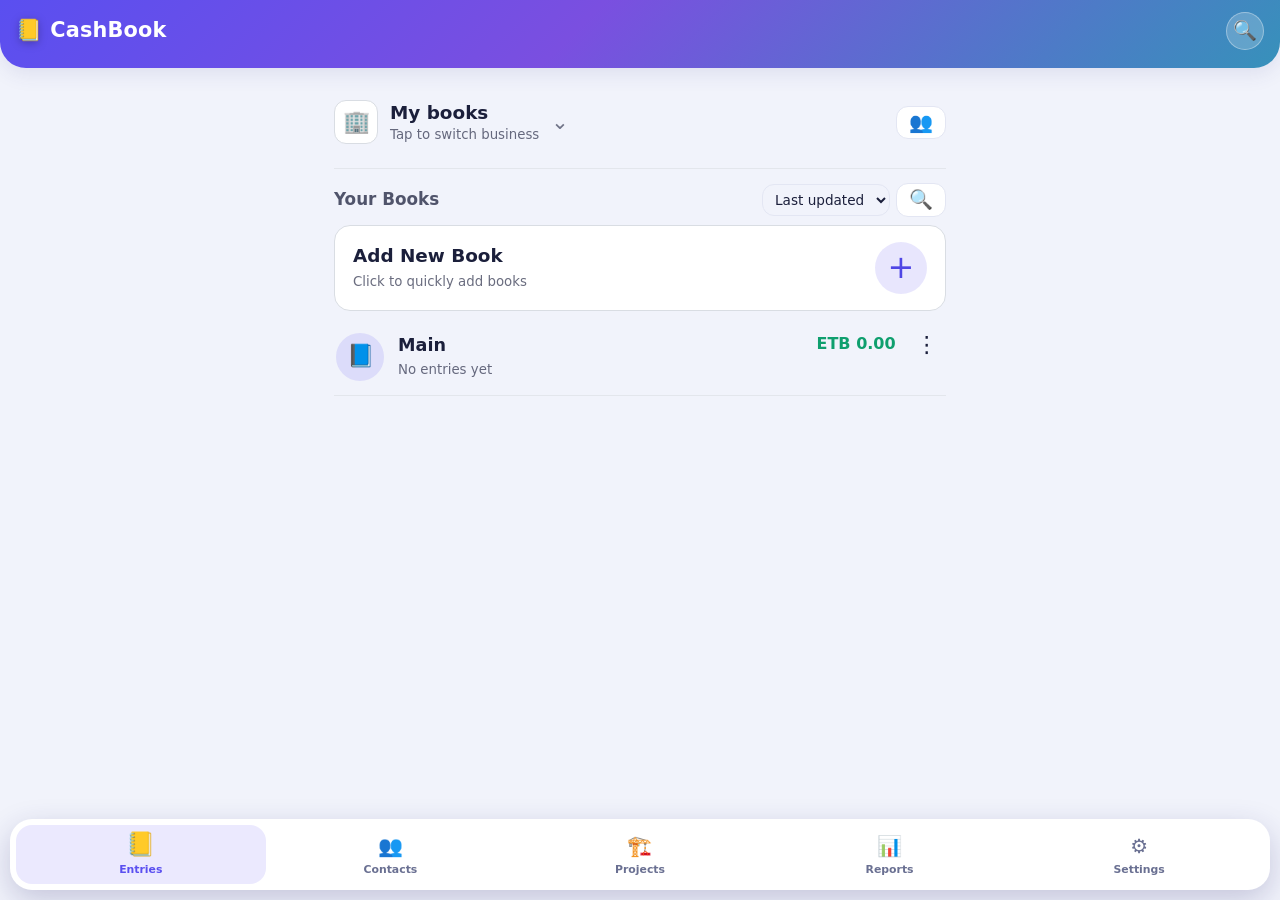
==== commit b8d0905e: "v2.16.0: supplier and worker statements, site diary, search, quick category chips Co-Authored-By: Cl" ====
--- a/web/index.html
+++ b/web/index.html
@@ -22,6 +22,7 @@
   <header class="top">
     <h1>CashBook</h1>
     <div class="bookbar">
+      <button type="button" id="searchBtn" class="icon" aria-label="Search" title="Search">🔍</button>
       <button type="button" id="syncDot" class="sync" aria-label="Sync" hidden></button>
       <select id="bizSelect" aria-label="Business" hidden></select>
       <select id="bookSelect" aria-label="Book"></select>
@@ -235,10 +236,14 @@
         <label><input type="radio" name="type" value="in" checked><span data-i18n="cash_in">Cash in</span></label>
         <label><input type="radio" name="type" value="out"><span data-i18n="cash_out">Cash out</span></label>
       </div>
-      <input type="number" id="amount" data-i18n-ph="amount" placeholder="Amount" min="0.01" step="0.01" inputmode="decimal" required>
+      <div class="amtrow">
+        <input type="number" id="amount" data-i18n-ph="amount" placeholder="Amount" min="0.01" step="0.01" inputmode="decimal" required>
+        <button type="button" id="calcBtn" class="calcbtn" aria-label="Calculator" title="Calculator">🧮</button>
+      </div>
       <input type="date" id="date" required>
       <input type="text" id="category" list="catList" data-i18n-ph="category" placeholder="Category" maxlength="40">
       <datalist id="catList"></datalist>
+      <div id="catChips" class="chips"></div>
       <select id="contactSel" aria-label="Contact"></select>
       <div class="row">
         <select id="modeSel" aria-label="Payment mode"></select>
--- a/web/style.css
+++ b/web/style.css
@@ -561,3 +561,29 @@
 .statuschip.st-approved { background: #fef3c7; color: #92400e; }
 .statuschip.st-paid { background: #dcfce7; color: #166534; }
 .statusrow button { margin-left: auto; min-height: 0; padding: 4px 10px; font-size: .85rem; }
+
+/* camera + calculator */
+.amtrow { display: flex; gap: 8px; align-items: stretch; }
+.amtrow input { flex: 1; min-width: 0; }
+.calcbtn { flex: 0 0 auto; min-width: 48px; padding: 0 12px; font-size: 1.2rem; }
+.calcmodal .calcdisp { font-size: 1.4rem; text-align: right; width: 100%; }
+.calcres { text-align: right; min-height: 1.6em; font-size: 1.1rem; font-weight: 700; margin: 4px 0 8px; }
+.calcgrid { display: grid; grid-template-columns: repeat(4, 1fr); gap: 8px; margin-bottom: 8px; }
+.calckey { min-height: 52px; font-size: 1.25rem; font-weight: 600; }
+.calckey.op { background: var(--accent-soft); }
+
+/* progress screen */
+.progList { max-height: 46vh; }
+.progHead { padding: 6px 8px; font-weight: 700; background: rgba(90,79,240,.10); position: sticky; top: 0; font-size: .85rem; }
+.progRow { align-items: center; }
+.progRow .stext { flex: 1; }
+.progIn { display: flex; gap: 4px; align-items: center; flex: 0 0 auto; }
+.progIn input { width: 78px; text-align: right; padding: 8px; }
+.progfin { min-height: 0; padding: 6px 8px; font-size: .8rem; }
+
+.chips{display:flex;flex-wrap:wrap;gap:6px;margin:-2px 0 4px}
+.chips:empty{display:none}
+.chips button{padding:4px 10px;border-radius:14px;font-size:.85rem;min-height:0}
+.srchinp{width:100%;margin-bottom:8px}
+.srchgrp{margin:8px 0 2px;font-weight:600}
+.diaryimg{display:flex;gap:4px;flex-wrap:wrap}
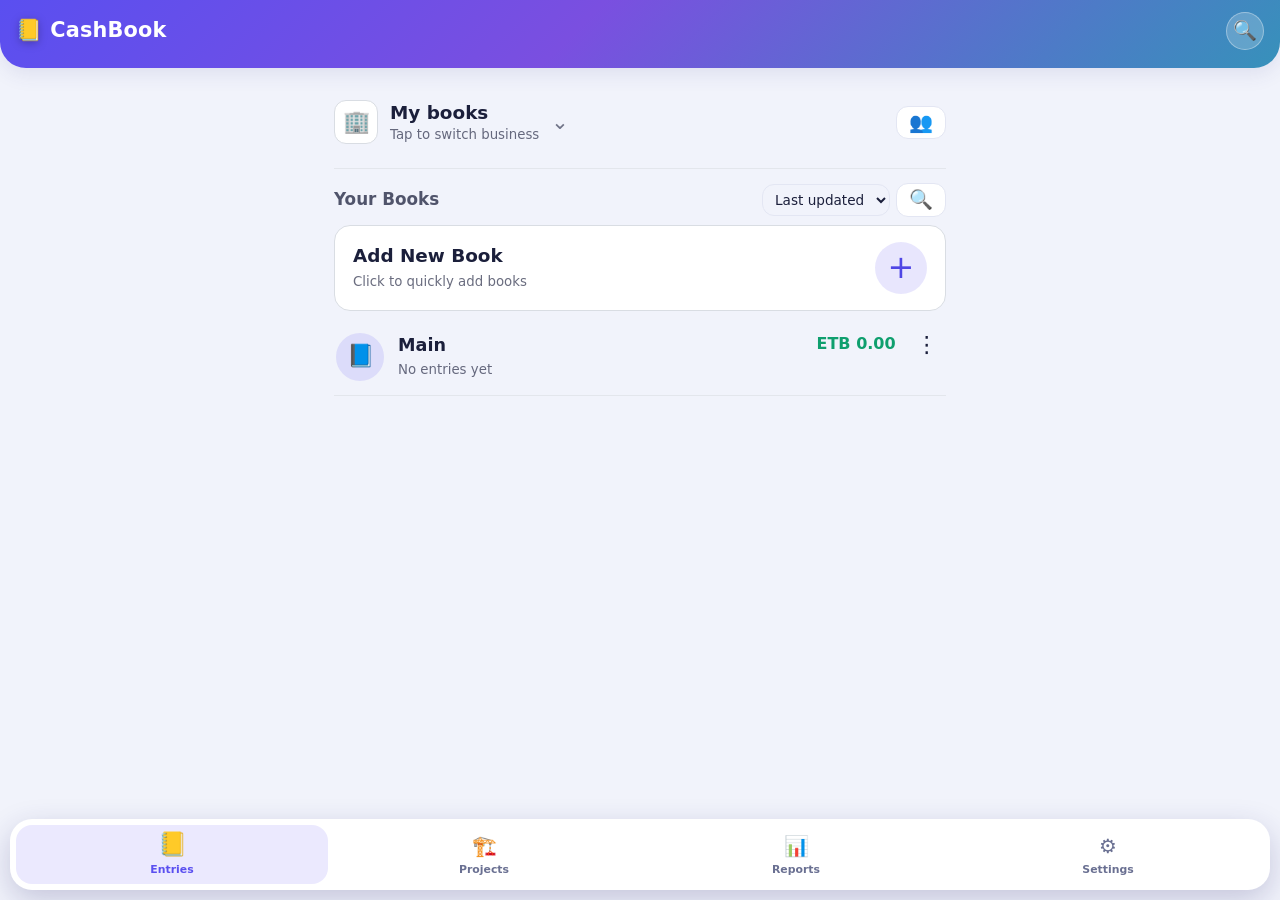
==== commit bd512e63: "v2.23.0: remove Contacts tab; contact field is a picker (saved contacts, app users, phone book) Co-A" ====
--- a/web/index.html
+++ b/web/index.html
@@ -100,21 +100,6 @@
       <ul id="list" class="list"></ul>
       <p id="empty" class="empty" data-i18n="no_entries">No entries yet. Tap + to add one.</p>
       </div>
-    </section>
-
-    <!-- CONTACTS -->
-    <section id="view-contacts" class="view" hidden>
-      <div class="panel">
-        <input type="search" id="cq" data-i18n-ph="search_contacts" placeholder="Search name or phone">
-        <div class="row">
-          <select id="ckind" aria-label="Type"></select>
-          <button type="button" id="addContact" class="primary" data-i18n="add_contact">Add contact</button>
-        </div>
-        <button type="button" id="pickContact" class="block" hidden data-i18n="from_phonebook">📱 From phone book</button>
-      </div>
-      <p id="contactTotals" class="muted small"></p>
-      <ul id="contactList" class="list"></ul>
-      <p id="contactEmpty" class="empty" data-i18n="no_contacts">No contacts yet.</p>
     </section>
 
     <!-- PROJECTS -->
@@ -201,6 +186,14 @@
 
       <button type="button" id="aboutBtn" class="block"><span aria-hidden="true">ℹ️</span> <span data-i18n="about">About</span></button>
 
+      <div class="panel" id="notifPanel" hidden>
+        <h2>🔔 <span data-i18n="nt_title">Phone notifications</span></h2>
+        <p class="muted small" id="notifNote"></p>
+        <label class="check"><input type="checkbox" id="notifOn"> <span data-i18n="nt_on">Remind me on my phone</span></label>
+        <button type="button" id="notifTest" class="block" data-i18n="nt_test">Send a test notification</button>
+        <button type="button" id="remReset" class="block" data-i18n="rem_show_hidden">Show hidden reminders again</button>
+      </div>
+
       <div class="panel">
         <h2 data-i18n="data">Data</h2>
         <p id="backupState" class="muted small"></p>
@@ -222,7 +215,6 @@
 
   <nav class="tabs">
     <button type="button" data-view="entries" class="active"><span>📒</span><b data-i18n="entries">Entries</b></button>
-    <button type="button" data-view="contacts"><span>👥</span><b data-i18n="contacts">Contacts</b></button>
     <button type="button" data-view="projects"><span>🏗️</span><b data-i18n="projects">Projects</b></button>
     <button type="button" data-view="reports"><span>📊</span><b data-i18n="reports">Reports</b></button>
     <button type="button" data-view="settings"><span>⚙️</span><b data-i18n="settings">Settings</b></button>
@@ -254,6 +246,7 @@
       <div id="entryPhotos"></div>
       <div id="entryProject" class="stack" hidden>
         <label class="field"><span data-i18n="cost_code">Cost code</span><select id="codeSel"></select></label>
+        <label class="field" id="secField" hidden><span data-i18n="boq_section">BoQ section</span><select id="secSel"></select></label>
         <input type="text" id="party" list="partyList" data-i18n-ph="payee" placeholder="Payee / supplier" maxlength="60">
         <datalist id="partyList"></datalist>
         <label class="field"><span id="linkLabel"></span><select id="linkSel"></select></label>
@@ -367,6 +360,8 @@
   <script src="i18n-projects.js"></script>
   <script src="i18n-more.js"></script>
   <script src="i18n-contacts.js"></script>
+  <script src="i18n-om.js"></script>
+  <script src="i18n-am.js"></script>
   <script src="print.js"></script>
   <script src="xlsx.js"></script>
   <script src="xlsxread.js"></script>
--- a/web/style.css
+++ b/web/style.css
@@ -457,7 +457,6 @@
 .remrow.overdue .stext b { color: #dc2626; }
 .remrow.soon .stext b { color: #ea580c; }
 #bizSelect { max-width: 34vw; }
-body.view-contacts .fab { display: none; }
 details.more { display: flex; flex-direction: column; gap: 8px; }
 details.more > summary { cursor: pointer; font-size: .85rem; color: var(--accent); font-weight: 600; padding: 4px 0; list-style: none; }
 details.more > summary::-webkit-details-marker { display: none; }
@@ -550,6 +549,7 @@
 .improw { display: flex; gap: 8px; align-items: flex-start; padding: 6px 8px; border-bottom: 1px solid rgba(128,128,128,.18); font-size: .88rem; }
 .improw .stext { display: flex; flex-direction: column; min-width: 0; }
 .improw .stext b { font-weight: 500; overflow-wrap: anywhere; }
+.improw .stext b { display: -webkit-box; -webkit-line-clamp: 3; -webkit-box-orient: vertical; overflow: hidden; }
 .imp-group .stext b, .imp-line .stext b { font-weight: 700; }
 .imp-sum { background: rgba(90,79,240,.08); }
 .impmode label { display: flex; gap: 6px; align-items: center; margin: 6px 0; }
@@ -574,7 +574,7 @@
 
 /* progress screen */
 .progList { max-height: 46vh; }
-.progHead { padding: 6px 8px; font-weight: 700; background: rgba(90,79,240,.10); position: sticky; top: 0; font-size: .85rem; }
+.progHead { padding: 6px 8px; font-weight: 700; background: linear-gradient(rgba(90,79,240,.12), rgba(90,79,240,.12)), var(--surface); position: sticky; top: 0; z-index: 3; font-size: .85rem; line-height: 1.3; white-space: nowrap; overflow: hidden; text-overflow: ellipsis; border-bottom: 1px solid rgba(128,128,128,.3); }
 .progRow { align-items: center; }
 .progRow .stext { flex: 1; }
 .progIn { display: flex; gap: 4px; align-items: center; flex: 0 0 auto; }
@@ -587,3 +587,21 @@
 .srchinp{width:100%;margin-bottom:8px}
 .srchgrp{margin:8px 0 2px;font-weight:600}
 .diaryimg{display:flex;gap:4px;flex-wrap:wrap}
+/* Progress update: use nearly the whole screen, the item list takes all spare height */
+.progmodal { max-width: 820px; height: 96vh; max-height: 96vh; overflow: hidden; padding-top: 14px; }
+.progmodal .progList { flex: 1 1 auto; max-height: none; min-height: 140px; }
+.progmodal .progRow { padding: 9px 8px; font-size: .95rem; }
+.progmodal .progIn input { min-width: 84px; font-size: 1.05rem; padding: 8px; }
+.progmodal > .panel { padding: 8px 10px; }
+@media (min-width: 700px) { .progmodal { border-radius: 20px; align-self: center; height: 92vh; } .overlay.sheetov:has(.progmodal) { align-items: center; } }
+
+.progmodal > p.small:not(.progcols) { display: none; }
+.progmodal > .panel { display: grid; grid-template-columns: 1fr 1fr; gap: 2px 14px; }
+.progmodal > .panel .kvrow { font-size: .78rem; flex-direction: column; gap: 0; align-items: flex-start; }
+.progmodal > .panel .kvrow b { text-align: left; font-size: .9rem; }
+.progmodal > .panel .kvrow.total { border-top: 0; padding-top: 0; font-size: .78rem; }
+.progfoot { display: flex; gap: 8px; flex-wrap: wrap; }
+.progfoot button { flex: 1 1 0; min-width: 110px; margin-top: 0 !important; padding: 10px 6px; }
+.progfoot .primary { flex-basis: 100%; order: -1; }
+
+.progmodal > p.progcols { display: block; margin: 0; font-size: .72rem; color: var(--muted); }
